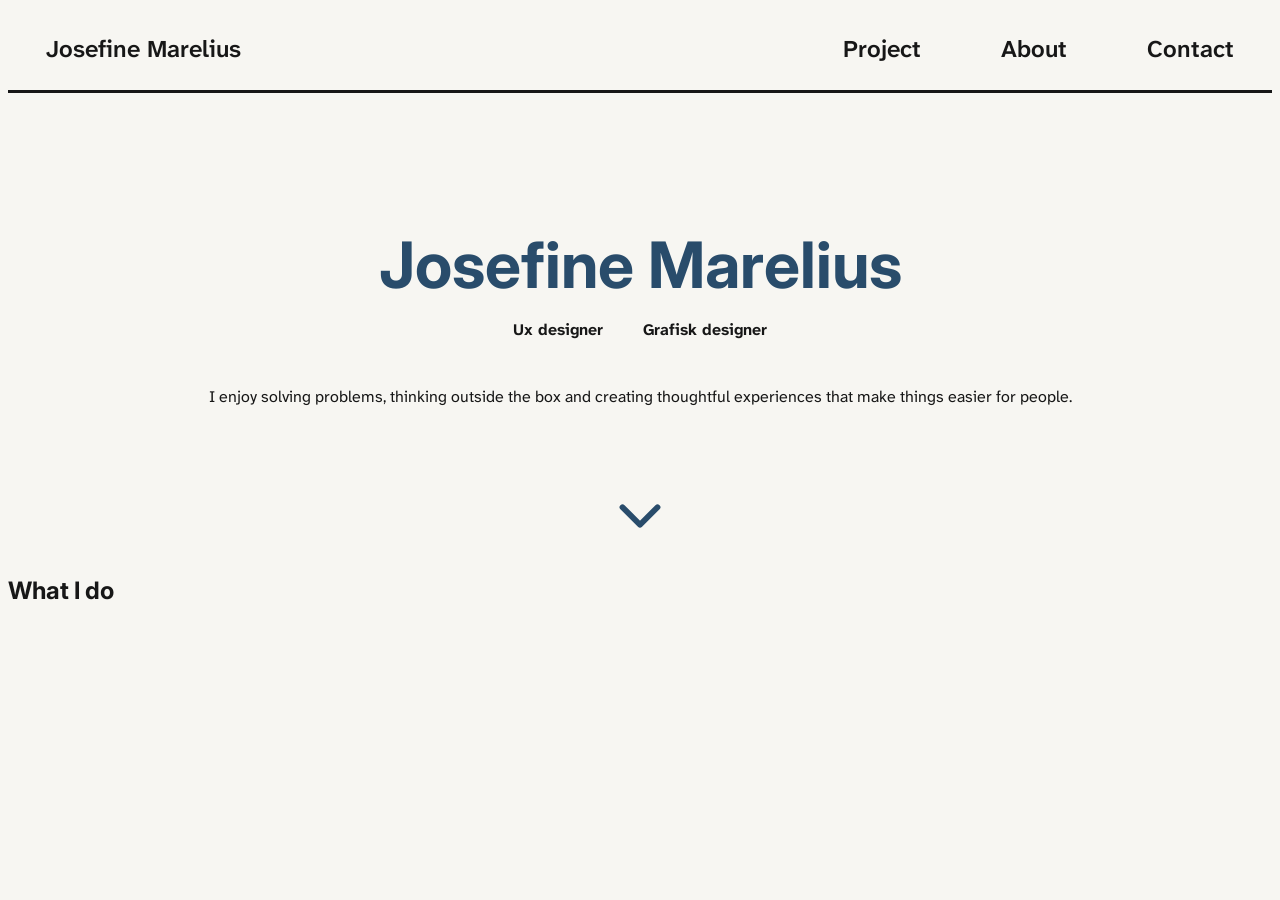
==== index.html @ 170cdf40 "Herosection" ====
<!DOCTYPE html>
<html lang="en">
<head>
    <meta charset="UTF-8">
    <meta name="viewport" content="width=device-width, initial-scale=1.0">
    <title>Homepage</title>
    <link rel="stylesheet" href="style.css">
</head>
<body>
    <nav class="main-nav">
        <div id="name">Josefine Marelius</div>
        <div id="navigationHeader">
            <ul>
                <li>Project</li>
                <li>About</li>
                <li>Contact</li>
            </ul>
        </div>
    </nav>
    <div class="HeroSection">
        <h1>Josefine Marelius</h1>
        <ul>
            <li>Ux designer</li>
            <li>Grafisk designer</li>
        </ul>
        <p> I enjoy solving problems, thinking outside the box and creating thoughtful experiences that make things easier for people.</p>
      <img src="chevron-down(3).svg" alt="">
    </div>
    <section class="card-section">
    <div class="card-contrainer">
        <h2>What I do</h2>
        <div>
            

        </div>
    </div>
</section>
</body>
</html>
---- style.css ----
@import url('https://fonts.googleapis.com/css2?family=Atkinson+Hyperlegible+Next:wght@400;600&family=Inter:wght@400;600;700&display=swap');

body{
    background-color: #F7F6F2;
    color: #171717;
    font-family: "Atkinson Hyperlegible Next";
    
}
h1, h2, h3{
    font-family: "Inter";
}

.main-nav{
    display: flex;
    justify-content: space-between;
    align-items: center;
    border-bottom: 3px solid #171717;
}

#name{
    display: flex;
    padding: 10px 10px;
    margin: 15px 28px 15px 28px;
    text-align: left;
    font-size: 24px;
    font-weight: 600;
}

#navigationHeader li{
   display: inline;
   padding: 10px 10px;
   margin: 15px 28px 15px 28px;
   text-align: right;
   font-size: 24px;
   font-weight: 600;
 
}

.HeroSection{
   text-align: center;
}

.HeroSection h1{
    font-weight: bold;
    font-size: 64px;
    color: #294C6B;
    text-align: center;
    margin-top: 133px;
    margin-bottom: 10px;
    margin-left: auto;
    margin-right: auto;

}
.HeroSection ul{
    display: flex;
    justify-content: center;
    padding: 0px;
    margin-bottom: 46px;
    font-weight: bold;
}
.HeroSection li{
    display: inline;
   margin: 0px 20px;
}
.HeroSection p{
    text-align: center;
    font-size: 24;
}

.HeroSection img{
    margin-top: 58px;
    width: 70px;
    height:auto;
}
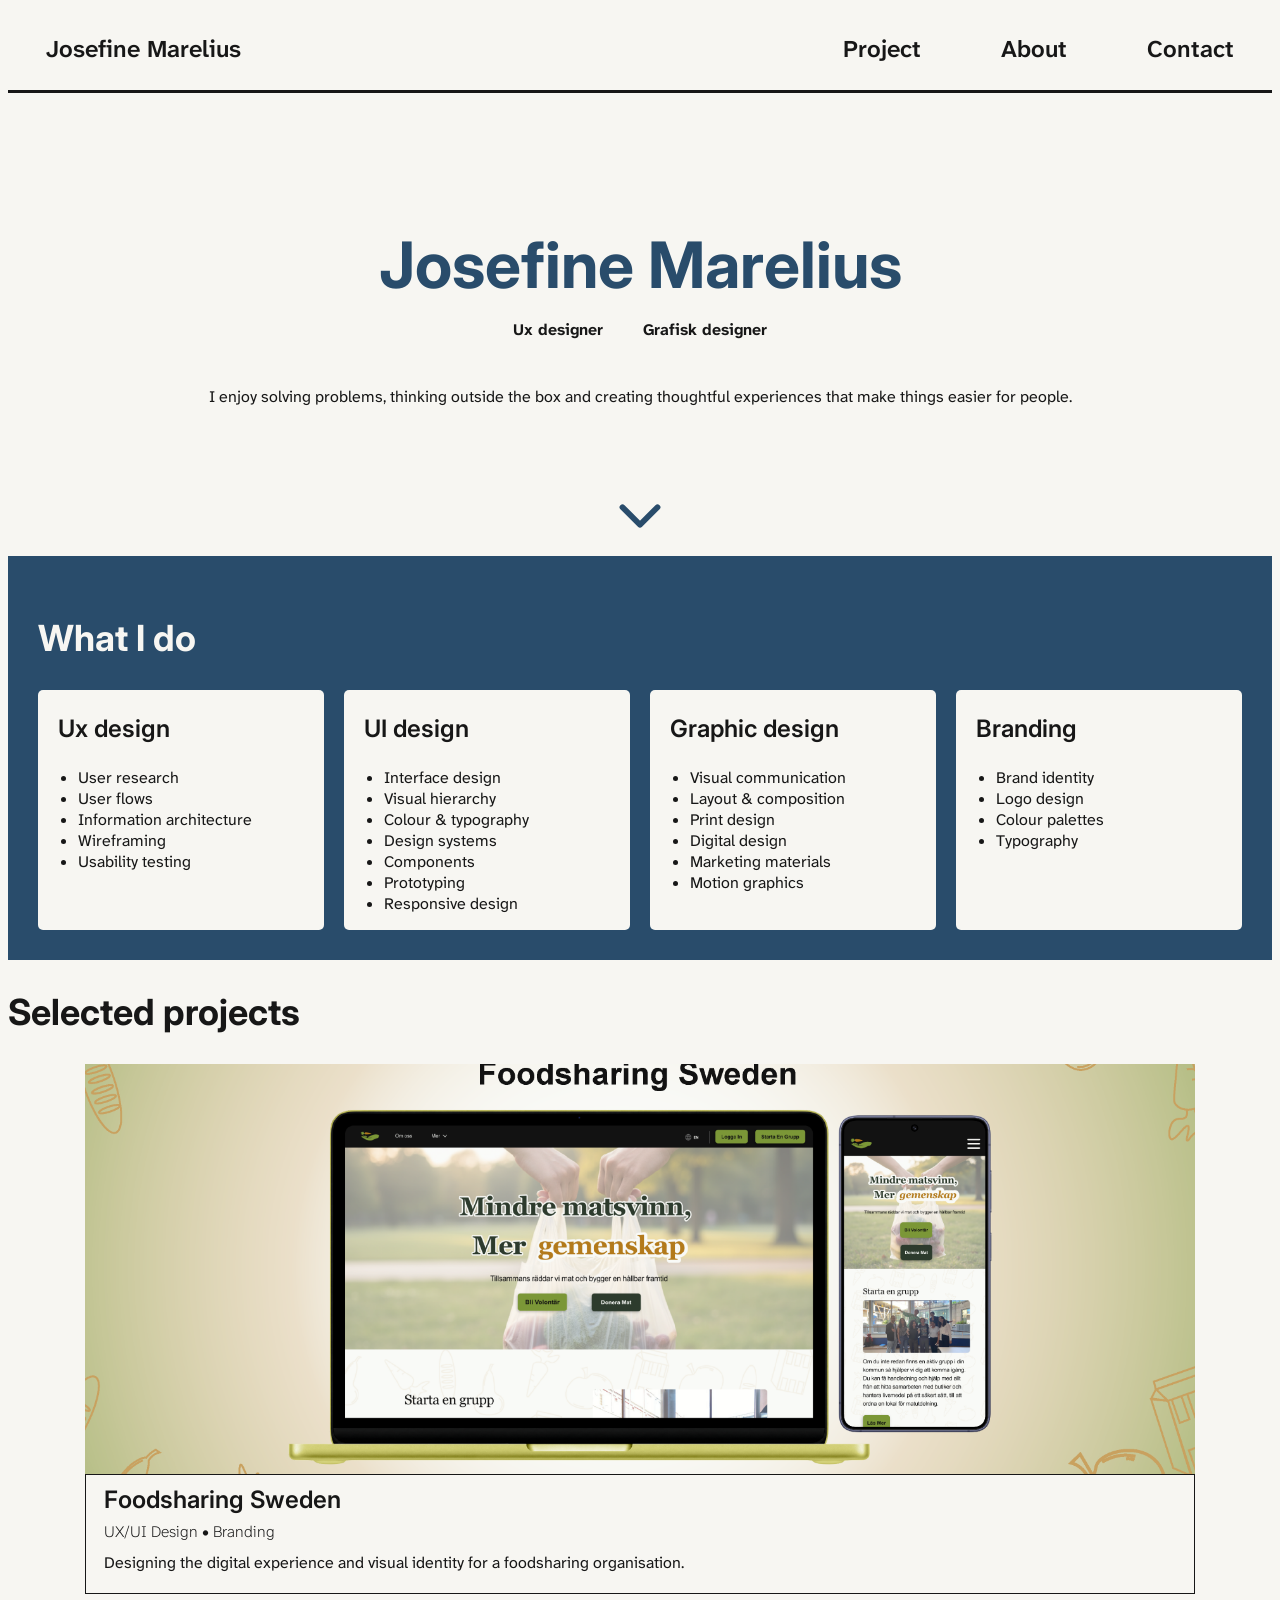
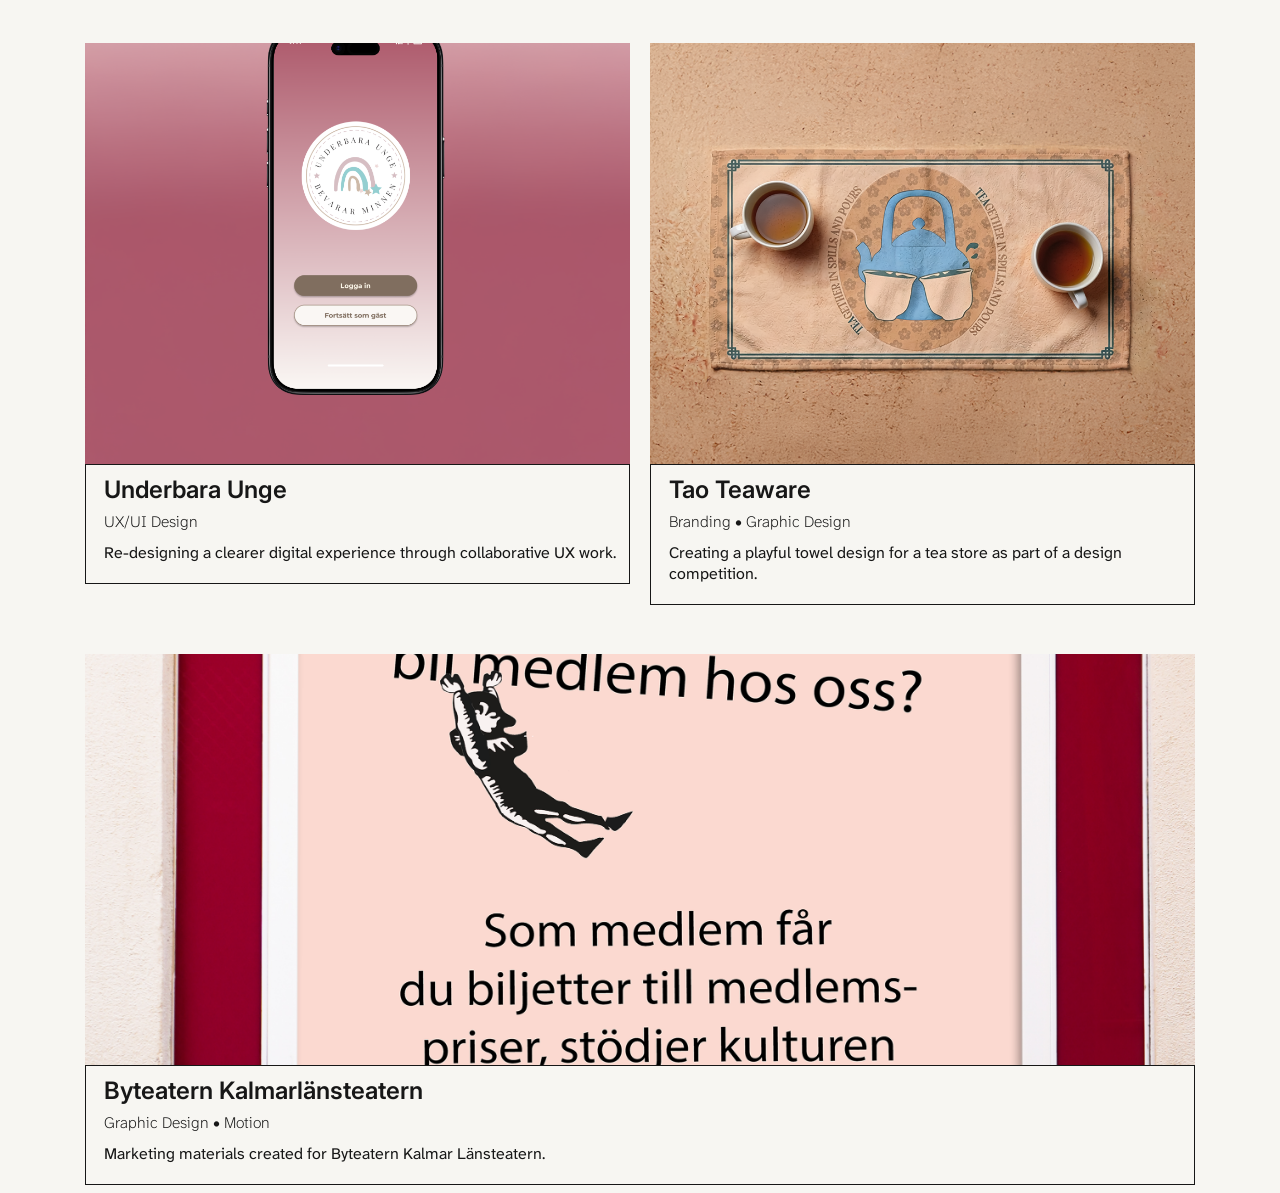
==== commit d4e7ad01: "CSS,HTML, Sklett" ====
--- a/index.html
+++ b/index.html
@@ -26,14 +26,100 @@
         <p> I enjoy solving problems, thinking outside the box and creating thoughtful experiences that make things easier for people.</p>
       <img src="chevron-down(3).svg" alt="">
     </div>
+
+ 
     <section class="card-section">
+        <h2>What I do</h2>
     <div class="card-contrainer">
-        <h2>What I do</h2>
-        <div>
-            
+       
+        <div class="Card">
+           <h3>Ux design</h3>
+           <ul>
+            <li>User research</li>
+            <li>User flows</li>
+            <li>Information architecture</li>
+            <li>Wireframing</li>
+            <li>Usability testing</li>
+           </ul>
+        </div>
 
+        <div class="Card">
+            <h3>UI design</h3>
+            <ul>
+                <li>Interface design</li>
+                <li>Visual hierarchy</li>
+                <li>Colour & typography</li>
+                <li>Design systems</li>
+                <li>Components</li>
+                <li>Prototyping</li>
+                <li>Responsive design</li>
+            </ul>
+        </div>
+
+        <div class="Card">
+            <h3>Graphic design</h3>
+            <ul>
+                <li>Visual communication</li>
+                <li>Layout & composition</li>
+                <li>Print design</li>
+                <li>Digital design</li>
+                <li>Marketing materials</li>
+                <li>Motion graphics</li>
+            </ul>
+        </div>
+
+        <div class="Card">
+            <h3>Branding</h3>
+            <ul>
+                <li>Brand identity</li>
+                <li>Logo design</li>
+                <li>Colour palettes</li>
+                <li>Typography</li>
+            </ul>
         </div>
     </div>
 </section>
+
+
+  <h2>Selected projects</h2>
+<div class="imageCard">
+   <img class="Big-Card" src="Bild 1.png" alt="Image of a laptop and phone with the Foodsharing Sweden website on">
+    <div class="SmallText">
+      <h3>Foodsharing Sweden</h3> 
+      <p class="Project-type">UX/UI Design • Branding</p>
+      <p class="Project-description">Designing the digital experience and visual identity for a foodsharing organisation.</p>
+    </div>
+</div>
+
+<section class="SmallCards">
+<div class="SmallImageCard">
+        <img class="Small-card" src="Uu bild 1.png" alt="Phone with an image of the Underbara Unge project open">
+        <div class="SmallText">
+        <h3>Underbara Unge</h3>
+        <p class="Project-type">UX/UI Design</p>
+        <p class="Project-description">Re-designing a clearer digital experience through collaborative UX work.</p>
+        </div>
+    </div>
+
+    <div class="SmallImageCard">
+        <img class="Small-card" src="Tao bild 1.png" alt="">
+        <div class="SmallText">
+        <h3>Tao Teaware</h3>
+        <p class="Project-type">Branding • Graphic Design</p>
+        <p class="Project-description">Creating a playful towel design for a tea store as part of a design competition.</p>
+        </div>
+    </div>
+</div>
+</section>
+
+<div class="imageCard">
+   <img class="Big-Card" src="By bild 1.png" alt="">
+    <div class="SmallText">
+      <h3>Byteatern Kalmarlänsteatern</h3> 
+      <p class="Project-type">Graphic Design • Motion</p>
+      <p class="Project-description">Marketing materials created for Byteatern Kalmar Länsteatern.</p>
+    </div>
+</div>
+
 </body>
 </html>
--- a/style.css
+++ b/style.css
@@ -1,5 +1,4 @@
-@import url('https://fonts.googleapis.com/css2?family=Atkinson+Hyperlegible+Next:wght@400;600&family=Inter:wght@400;600;700&display=swap');
-
+@import url('https://fonts.googleapis.com/css2?family=Atkinson+Hyperlegible+Next:wght@300;400;600&family=Inter:wght@400;600;700&display=swap');
 body{
     background-color: #F7F6F2;
     color: #171717;
@@ -8,6 +7,19 @@
 }
 h1, h2, h3{
     font-family: "Inter";
+}
+
+h1{
+    font-size: 64px;
+    color: #294C6B;
+}
+h2{
+    font-size: 36px;
+}
+h3{
+    font-size: 24px;
+    font-weight: 600;
+    color: #171717;
 }
 
 .main-nav{
@@ -72,5 +84,84 @@
     width: 70px;
     height:auto;
 }
+.card-section{
+    padding: 30px;
+    margin-top: 143px auto;
+    background-color: #294C6B;
+}
+.card-section h2{
+    color: #F7F6F2;
+    font-weight: bold;
+}
+.card-contrainer{
+    display: grid;
+    grid-template-columns: repeat(4,1fr);
+    gap: 20px;
+     
+}
+.Card{
+    display: inline;
+    justify-content: space-between;
+    background-color: #F7F6F2;
+    padding: auto 15px auto 20px;
+    border-radius: 5px;
+}
+
+.Card h3{
+    padding-left: 20px;
+}
+.imageCard{
+    max-width: 1243px;
+    margin: auto 77px;
+    aspect-ratio: 1243/460;
+}
+.Big-Card{
+    width: 100%;
+    height: 100%;
+    display: block;
+    object-fit: cover;
+
+}
+.imageCard h3{
+    margin-top: 10px;
+    margin-bottom: 7px;
+    margin-left: 18px;
+}
+.Project-type{
+    font-weight: 200;
+    margin-top: 0px;
+    margin-bottom: 10px;
+    margin-left: 18px;
+}
+.Project-description{
+    font-weight: 400;
+    margin-left: 18px;
+    margin-top: 5px;
+    margin-bottom: 10px;
+    padding-bottom: 10px;
+}
+
+.SmallCards{
+    display: grid;
+    grid-template-columns: 1fr 1fr;
+    gap: 20px;
+    margin: 49px 77px 49px 77px;
+}
+
+.Small-card{
+    width: 100%;
+    max-width: 596px;
+    aspect-ratio: 596 / 460;
+    object-fit: cover;
+    display: block;
+}
+.SmallImageCard h3{
+    margin-top: 10px;
+    margin-bottom: 7px;
+    margin-left: 18px;
+}
+.SmallText{
+    border: #171717 solid 1px;
+}
 
 
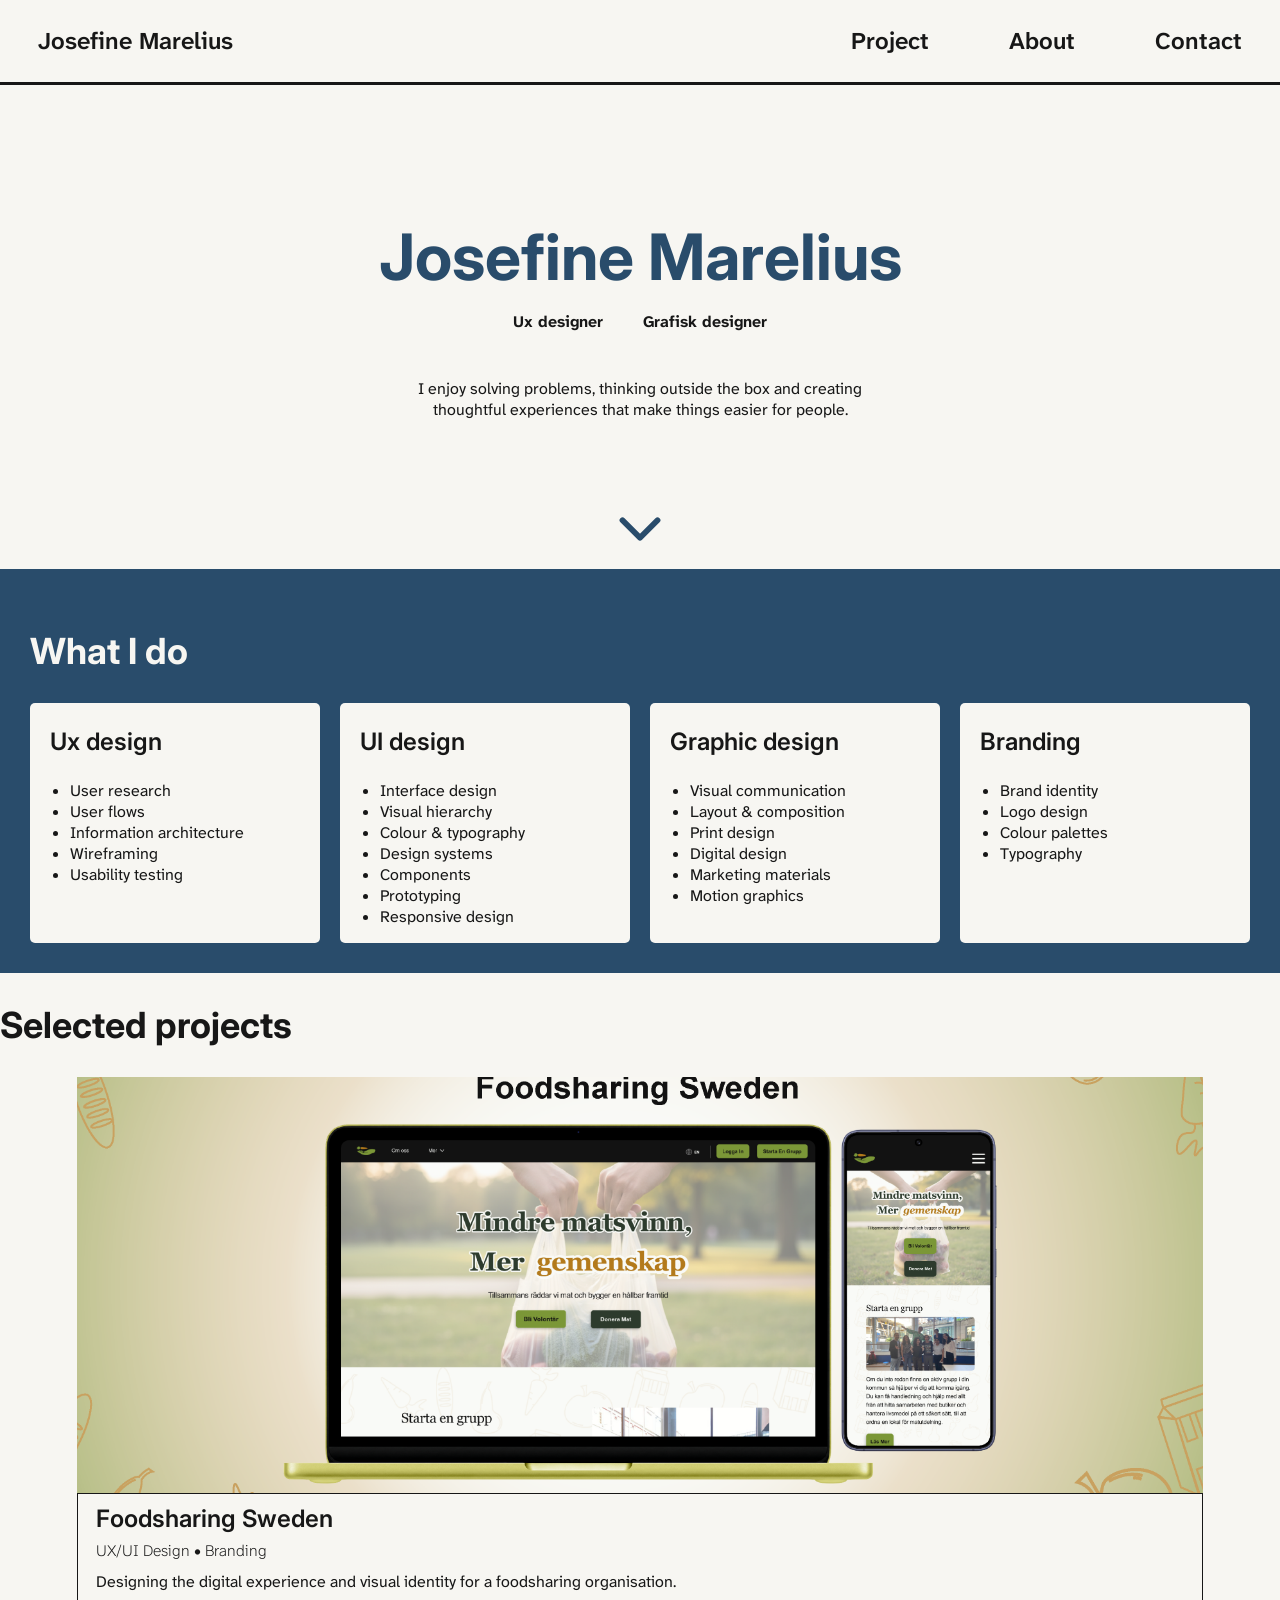
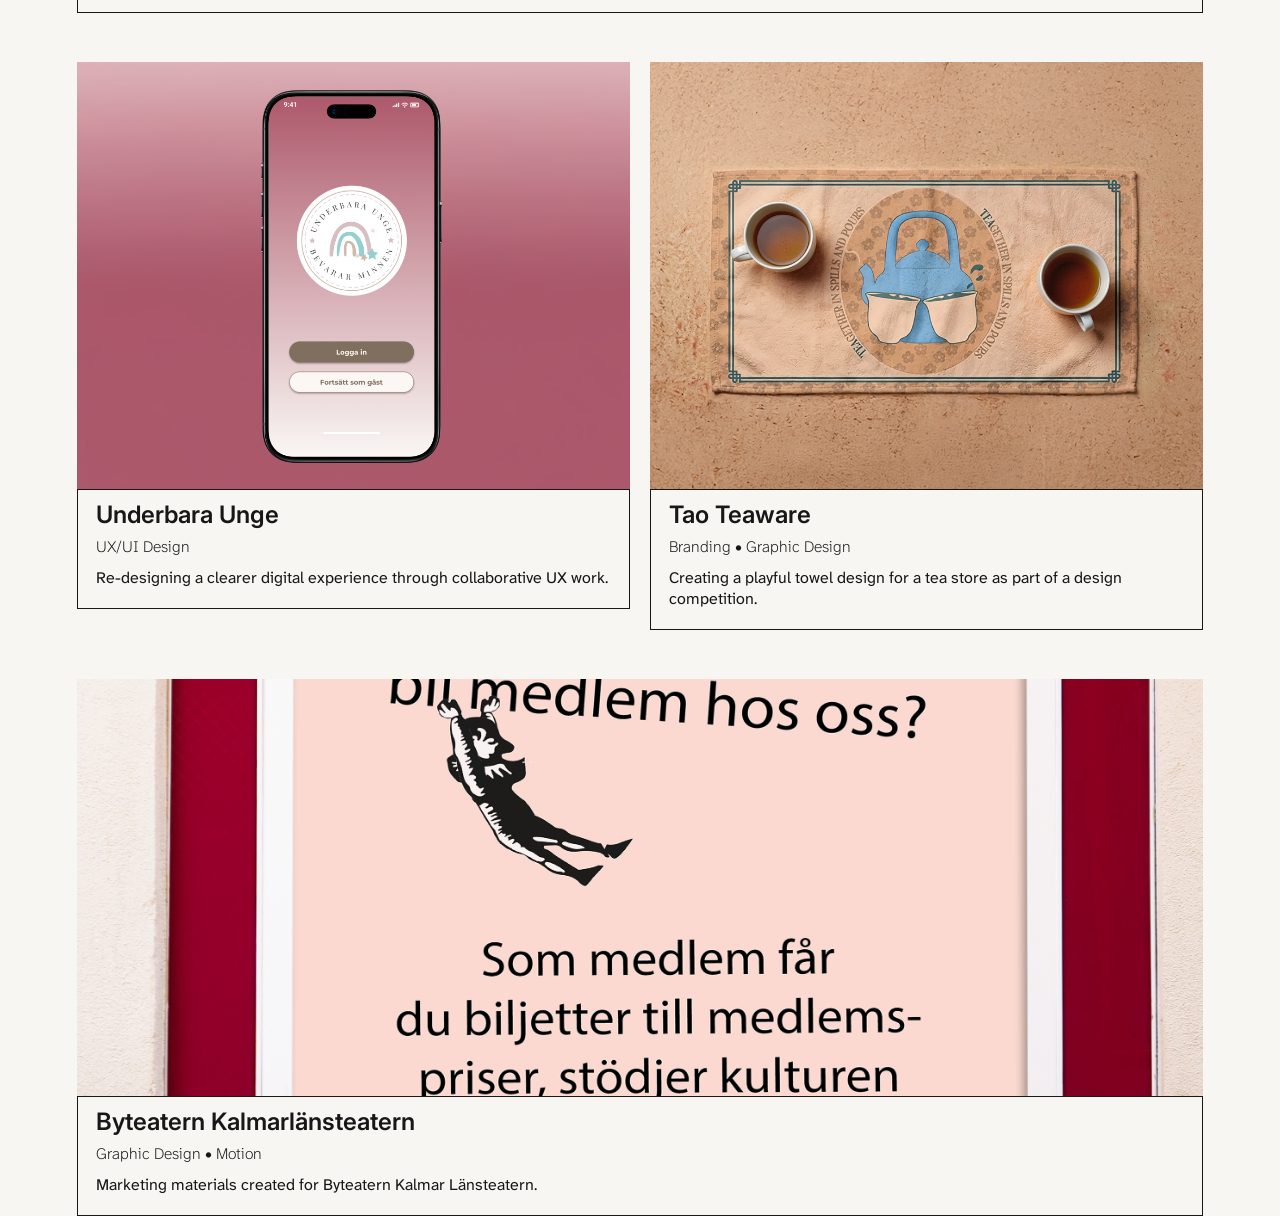
==== commit ed97a6d6: "Elvira fix Se kommentarer" ====
--- a/index.html
+++ b/index.html
@@ -7,7 +7,7 @@
     <link rel="stylesheet" href="style.css">
 </head>
 <body>
-    <nav class="main-nav">
+    <nav> <!-- Om det bara finns en "<nav>" behövs ingen class. Den är redan unik-->
         <div id="name">Josefine Marelius</div>
         <div id="navigationHeader">
             <ul>
@@ -17,109 +17,118 @@
             </ul>
         </div>
     </nav>
+
     <div class="HeroSection">
         <h1>Josefine Marelius</h1>
         <ul>
-            <li>Ux designer</li>
+            <li>Ux designer</li> <!-- UX/UI? Eller vill du bara ha Ux nu? enligt Figma designen -->
             <li>Grafisk designer</li>
         </ul>
-        <p> I enjoy solving problems, thinking outside the box and creating thoughtful experiences that make things easier for people.</p>
-      <img src="chevron-down(3).svg" alt="">
+        <p> I enjoy solving problems, thinking outside the box and creating <!-- Enligt din figma design ska det vara en "<br>"-tagg här --> <br>thoughtful experiences that make things easier for people.</p>
+        <a href="#projects">
+            <img src="img/chevron-down(3).svg" alt=""> <!-- Är nu en länk med bokmärke här för att pilen ska ha en funktion -->
+        </a>
     </div>
 
  
     <section class="card-section">
         <h2>What I do</h2>
-    <div class="card-contrainer">
-       
-        <div class="Card">
-           <h3>Ux design</h3>
-           <ul>
-            <li>User research</li>
-            <li>User flows</li>
-            <li>Information architecture</li>
-            <li>Wireframing</li>
-            <li>Usability testing</li>
-           </ul>
+        <div class="card-container">
+        
+            <div class="Card">
+                <h3>Ux design</h3>
+                <ul>
+                    <li>User research</li>
+                    <li>User flows</li>
+                    <li>Information architecture</li>
+                    <li>Wireframing</li>
+                    <li>Usability testing</li>
+                </ul>
+            </div>
+
+            <div class="Card">
+                <h3>UI design</h3>
+                <ul>
+                    <li>Interface design</li>
+                    <li>Visual hierarchy</li>
+                    <li>Colour & typography</li>
+                    <li>Design systems</li>
+                    <li>Components</li>
+                    <li>Prototyping</li>
+                    <li>Responsive design</li>
+                </ul>
+            </div>
+
+            <div class="Card">
+                <h3>Graphic design</h3>
+                <ul>
+                    <li>Visual communication</li>
+                    <li>Layout & composition</li>
+                    <li>Print design</li>
+                    <li>Digital design</li>
+                    <li>Marketing materials</li>
+                    <li>Motion graphics</li>
+                </ul>
+            </div>
+
+            <div class="Card">
+                <h3>Branding</h3>
+                <ul>
+                    <li>Brand identity</li>
+                    <li>Logo design</li>
+                    <li>Colour palettes</li>
+                    <li>Typography</li>
+                </ul>
+            </div>
+        </div>
+    </section>
+
+    <!-- Lägg detta i en section för renare kod--> 
+        <h2 id="projects">Selected projects</h2> <!-- Och för att kunna stylea denna h2 specifikt. Om du vill lägga in padding tex utan att påverka tidigare h2 -->
+        <div class="imageCard"> <!-- Ändra namn på bild-filer så att de inte har blanksteg -->
+            <img class="Big-Card" src="img/Bild 1.png" alt="Image of a laptop and phone with the Foodsharing Sweden website on"> <!-- Kolla upp alt-texter exempel. Väldigt sällan man behöver ange att bilden visar en bild, utan bara vad bilden visar-->
+            
+            <div class="SmallText">
+                <h3>Foodsharing Sweden</h3> 
+                <p class="Project-type">UX/UI Design • Branding</p>
+                <p class="Project-description">Designing the digital experience and visual identity for a foodsharing organisation.</p>
+            </div>
+
         </div>
 
-        <div class="Card">
-            <h3>UI design</h3>
-            <ul>
-                <li>Interface design</li>
-                <li>Visual hierarchy</li>
-                <li>Colour & typography</li>
-                <li>Design systems</li>
-                <li>Components</li>
-                <li>Prototyping</li>
-                <li>Responsive design</li>
-            </ul>
+    <section class="SmallCards">
+        <div class="SmallImageCard">
+            <img class="Small-card" src="img/Uu bild 1.png" alt="Phone with an image of the Underbara Unge project open">
+            
+            <div class="SmallText">
+                <h3>Underbara Unge</h3>
+                <p class="Project-type">UX/UI Design</p>
+                <p class="Project-description">Re-designing a clearer digital experience through collaborative UX work.</p>
+            </div>
         </div>
 
-        <div class="Card">
-            <h3>Graphic design</h3>
-            <ul>
-                <li>Visual communication</li>
-                <li>Layout & composition</li>
-                <li>Print design</li>
-                <li>Digital design</li>
-                <li>Marketing materials</li>
-                <li>Motion graphics</li>
-            </ul>
+        <div class="SmallImageCard">
+            <img class="Small-card" src="img/Tao bild 1.png" alt="">
+            
+            <div class="SmallText">
+                <h3>Tao Teaware</h3>
+                <p class="Project-type">Branding • Graphic Design</p>
+                <p class="Project-description">Creating a playful towel design for a tea store as part of a design competition.</p>
+            </div>
         </div>
+    </section>
 
-        <div class="Card">
-            <h3>Branding</h3>
-            <ul>
-                <li>Brand identity</li>
-                <li>Logo design</li>
-                <li>Colour palettes</li>
-                <li>Typography</li>
-            </ul>
+    <!-- Lägg gärna även denna i en section -->
+        <div class="imageCard">
+            <img class="Big-Card" src="img/By bild 1.png" alt="">
+
+            <div class="SmallText">
+                <h3>Byteatern Kalmarlänsteatern</h3> 
+                <p class="Project-type">Graphic Design • Motion</p>
+                <p class="Project-description">Marketing materials created for Byteatern Kalmar Länsteatern.</p>
+            </div>
+
         </div>
-    </div>
-</section>
-
-
-  <h2>Selected projects</h2>
-<div class="imageCard">
-   <img class="Big-Card" src="Bild 1.png" alt="Image of a laptop and phone with the Foodsharing Sweden website on">
-    <div class="SmallText">
-      <h3>Foodsharing Sweden</h3> 
-      <p class="Project-type">UX/UI Design • Branding</p>
-      <p class="Project-description">Designing the digital experience and visual identity for a foodsharing organisation.</p>
-    </div>
-</div>
-
-<section class="SmallCards">
-<div class="SmallImageCard">
-        <img class="Small-card" src="Uu bild 1.png" alt="Phone with an image of the Underbara Unge project open">
-        <div class="SmallText">
-        <h3>Underbara Unge</h3>
-        <p class="Project-type">UX/UI Design</p>
-        <p class="Project-description">Re-designing a clearer digital experience through collaborative UX work.</p>
-        </div>
-    </div>
-
-    <div class="SmallImageCard">
-        <img class="Small-card" src="Tao bild 1.png" alt="">
-        <div class="SmallText">
-        <h3>Tao Teaware</h3>
-        <p class="Project-type">Branding • Graphic Design</p>
-        <p class="Project-description">Creating a playful towel design for a tea store as part of a design competition.</p>
-        </div>
-    </div>
-</div>
-</section>
-
-<div class="imageCard">
-   <img class="Big-Card" src="By bild 1.png" alt="">
-    <div class="SmallText">
-      <h3>Byteatern Kalmarlänsteatern</h3> 
-      <p class="Project-type">Graphic Design • Motion</p>
-      <p class="Project-description">Marketing materials created for Byteatern Kalmar Länsteatern.</p>
-    </div>
-</div>
 
 </body>
 </html>
--- a/style.css
+++ b/style.css
@@ -3,7 +3,8 @@
     background-color: #F7F6F2;
     color: #171717;
     font-family: "Atkinson Hyperlegible Next";
-    
+    /* Om du inte vill ha lite white space runt allt på sidan: margin: 0; */
+    margin: 0;
 }
 h1, h2, h3{
     font-family: "Inter";
@@ -22,7 +23,7 @@
     color: #171717;
 }
 
-.main-nav{
+nav{
     display: flex;
     justify-content: space-between;
     align-items: center;
@@ -93,16 +94,15 @@
     color: #F7F6F2;
     font-weight: bold;
 }
-.card-contrainer{
+.card-container{ /* var det inte denna som ska ha vit bakgrund? Eller har du ändrat design att det ska vara en lucka mellan cardsen? */
     display: grid;
     grid-template-columns: repeat(4,1fr);
     gap: 20px;
-     
 }
 .Card{
     display: inline;
     justify-content: space-between;
-    background-color: #F7F6F2;
+    background-color: #F7F6F2; /* Denna jag menar alltså. Att bakgrundsfärg ska vara på containern? */
     padding: auto 15px auto 20px;
     border-radius: 5px;
 }
@@ -112,7 +112,7 @@
 }
 .imageCard{
     max-width: 1243px;
-    margin: auto 77px;
+    margin: auto 77px; /* Om du vill då centrerad så ska auto ha plats 2. SÅ tvärtom */
     aspect-ratio: 1243/460;
 }
 .Big-Card{
@@ -155,6 +155,17 @@
     object-fit: cover;
     display: block;
 }
+/* Lagt till ".SmallImageCard" för att stylea så att bild och textruta alltid får samma bredd */
+.SmallImageCard{
+    width: 100%;
+    max-width: 596px;
+}
+
+/* Lagt till ".SmallImageCard img" för att kunna ändra position på bilden i SmallImageCard */
+.SmallImageCard img{
+    object-position: 50% 40%;
+}
+
 .SmallImageCard h3{
     margin-top: 10px;
     margin-bottom: 7px;
